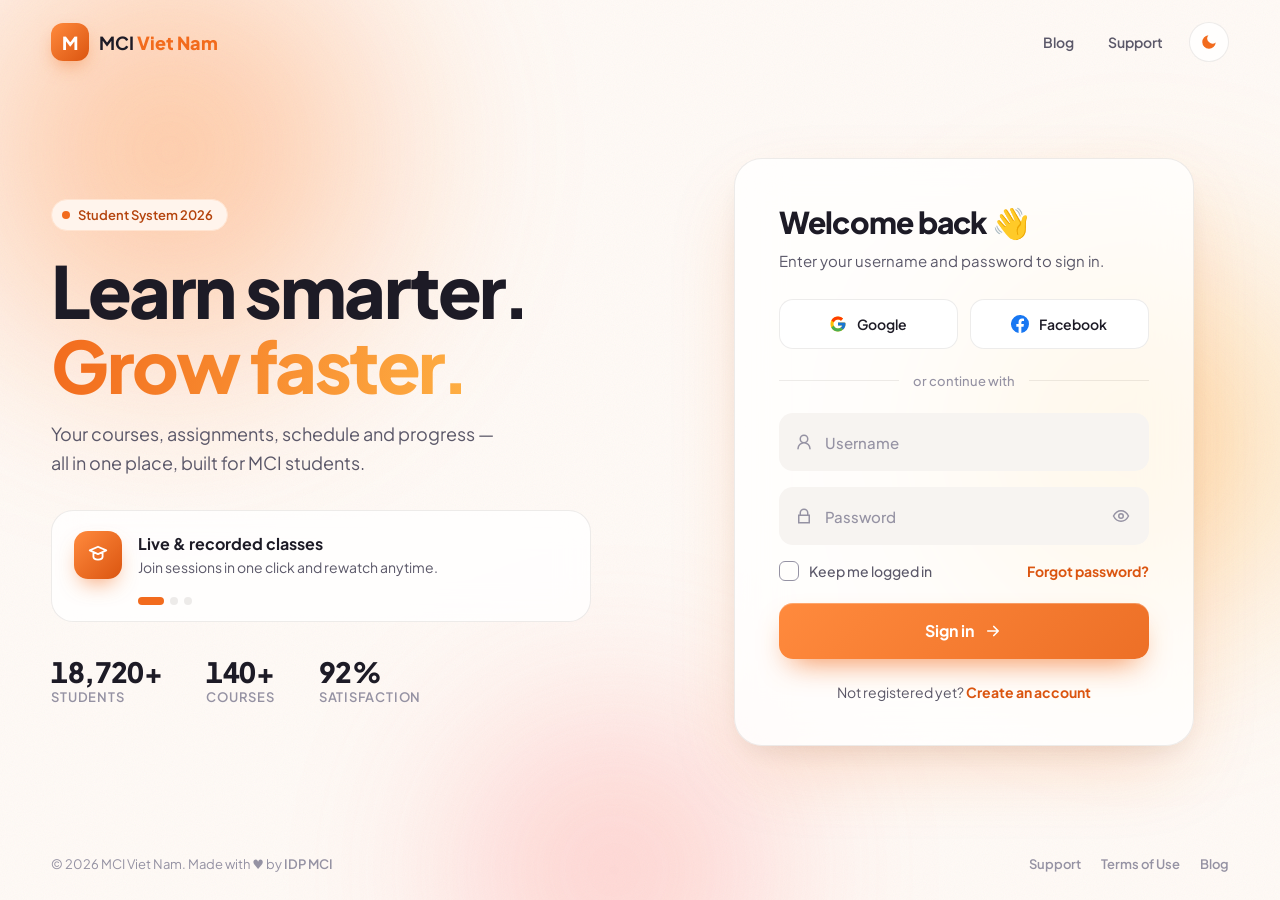
==== login.html @ e8af55c8 "Redesign mcivietnam.com homepage with modern orange theme New homepage (index.html, home.css, home.j" ====
<!doctype html>
<html lang="en" data-theme="light">
<head>
  <meta charset="utf-8" />
  <meta name="viewport" content="width=device-width, initial-scale=1" />
  <title>MCI Viet Nam Student System</title>
  <meta name="description" content="MCI Viet Nam Student System – sign in to your learning space." />
  <meta name="theme-color" content="#f26b1d" />
  <link rel="preconnect" href="https://fonts.googleapis.com" />
  <link rel="preconnect" href="https://fonts.gstatic.com" crossorigin />
  <link href="https://fonts.googleapis.com/css2?family=Plus+Jakarta+Sans:wght@400;500;600;700;800&display=swap" rel="stylesheet" />
  <link rel="stylesheet" href="styles.css" />
</head>
<body>
  <!-- Animated background -->
  <div class="bg" aria-hidden="true">
    <span class="blob blob-1"></span>
    <span class="blob blob-2"></span>
    <span class="blob blob-3"></span>
    <div class="grain"></div>
  </div>

  <header class="topbar reveal" style="--d:0">
    <a class="brand" href="index.html" aria-label="MCI Viet Nam home">
      <span class="brand-mark">M</span>
      <span class="brand-text">MCI <b>Viet Nam</b></span>
    </a>
    <nav class="topnav">
      <a href="https://mcivietnam.com/blog/">Blog</a>
      <a href="mailto:cskh@mcivietnam.com">Support</a>
      <button class="theme-toggle" id="themeToggle" type="button" aria-label="Toggle dark mode">
        <svg class="i-moon" viewBox="0 0 24 24" width="18" height="18"><path fill="currentColor" d="M21 12.8A9 9 0 1 1 11.2 3a7 7 0 0 0 9.8 9.8Z"/></svg>
        <svg class="i-sun" viewBox="0 0 24 24" width="18" height="18"><g fill="none" stroke="currentColor" stroke-width="2" stroke-linecap="round"><circle cx="12" cy="12" r="4"/><path d="M12 2v2M12 20v2M4.9 4.9l1.4 1.4M17.7 17.7l1.4 1.4M2 12h2M20 12h2M4.9 19.1l1.4-1.4M17.7 6.3l1.4-1.4"/></g></svg>
      </button>
    </nav>
  </header>

  <main class="layout">
    <!-- Left: showcase -->
    <section class="showcase" aria-label="About MCI Student System">
      <div class="showcase-inner">
        <span class="pill reveal" style="--d:1"><span class="dot"></span> Student System 2026</span>
        <h1 class="headline reveal" style="--d:2">
          Learn smarter.<br />
          <span class="grad-text">Grow faster.</span>
        </h1>
        <p class="lede reveal" style="--d:3">
          Your courses, assignments, schedule and progress — all in one place, built for MCI students.
        </p>

        <div class="feature-slider reveal" style="--d:4" id="slider" aria-live="polite">
          <article class="slide is-active">
            <div class="slide-icon">
              <svg viewBox="0 0 24 24" width="22" height="22"><path fill="none" stroke="currentColor" stroke-width="2" stroke-linecap="round" stroke-linejoin="round" d="M3 7l9-4 9 4-9 4-9-4Zm4 2v5c0 1.7 2.2 3 5 3s5-1.3 5-3V9"/></svg>
            </div>
            <div>
              <h3>Live & recorded classes</h3>
              <p>Join sessions in one click and rewatch anytime.</p>
            </div>
          </article>
          <article class="slide">
            <div class="slide-icon">
              <svg viewBox="0 0 24 24" width="22" height="22"><path fill="none" stroke="currentColor" stroke-width="2" stroke-linecap="round" stroke-linejoin="round" d="M4 19V9m6 10V5m6 14v-7m4 7H2"/></svg>
            </div>
            <div>
              <h3>Track your progress</h3>
              <p>Scores, attendance and goals updated in real time.</p>
            </div>
          </article>
          <article class="slide">
            <div class="slide-icon">
              <svg viewBox="0 0 24 24" width="22" height="22"><path fill="none" stroke="currentColor" stroke-width="2" stroke-linecap="round" stroke-linejoin="round" d="M8 2v4m8-4v4M3 10h18M5 4h14a2 2 0 0 1 2 2v14a2 2 0 0 1-2 2H5a2 2 0 0 1-2-2V6a2 2 0 0 1 2-2Z"/></svg>
            </div>
            <div>
              <h3>Never miss a deadline</h3>
              <p>Smart reminders for classes, homework and exams.</p>
            </div>
          </article>
          <div class="slider-dots" role="tablist" aria-label="Features">
            <button class="is-active" aria-label="Feature 1"></button>
            <button aria-label="Feature 2"></button>
            <button aria-label="Feature 3"></button>
          </div>
        </div>

        <div class="stats reveal" style="--d:5">
          <div><strong data-count="20000" data-suffix="+">0</strong><span>Students</span></div>
          <div><strong data-count="150" data-suffix="+">0</strong><span>Courses</span></div>
          <div><strong data-count="98" data-suffix="%">0</strong><span>Satisfaction</span></div>
        </div>
      </div>
    </section>

    <!-- Right: auth card -->
    <section class="auth" aria-label="Account">
      <div class="card reveal" style="--d:2" id="card">
        <div class="card-glow" aria-hidden="true"></div>

        <!-- Sign in view -->
        <div class="view is-active" data-view="signin">
          <h2>Welcome back <span class="wave">👋</span></h2>
          <p class="sub">Enter your username and password to sign in.</p>

          <div class="socials">
            <button class="btn-social" type="button">
              <svg viewBox="0 0 48 48" width="18" height="18"><path fill="#FFC107" d="M43.6 20.5H42V20H24v8h11.3C33.7 32.7 29.2 36 24 36c-6.6 0-12-5.4-12-12s5.4-12 12-12c3.1 0 5.8 1.2 7.9 3.1l5.7-5.7C34 6.1 29.3 4 24 4 12.9 4 4 12.9 4 24s8.9 20 20 20 20-8.9 20-20c0-1.3-.1-2.4-.4-3.5Z"/><path fill="#FF3D00" d="m6.3 14.7 6.6 4.8C14.7 15.1 19 12 24 12c3.1 0 5.8 1.2 7.9 3.1l5.7-5.7C34 6.1 29.3 4 24 4 16.3 4 9.7 8.3 6.3 14.7Z"/><path fill="#4CAF50" d="M24 44c5.2 0 9.9-2 13.4-5.2l-6.2-5.2C29.2 35.1 26.7 36 24 36c-5.2 0-9.6-3.3-11.3-8l-6.5 5C9.5 39.6 16.2 44 24 44Z"/><path fill="#1976D2" d="M43.6 20.5H42V20H24v8h11.3c-.8 2.2-2.2 4.2-4.1 5.6l6.2 5.2C37 39.2 44 34 44 24c0-1.3-.1-2.4-.4-3.5Z"/></svg>
              Google
            </button>
            <button class="btn-social" type="button">
              <svg viewBox="0 0 24 24" width="18" height="18"><path fill="#1877F2" d="M24 12a12 12 0 1 0-13.9 11.9v-8.4H7.1V12h3V9.4c0-3 1.8-4.7 4.5-4.7 1.3 0 2.7.2 2.7.2v3h-1.5c-1.5 0-2 .9-2 1.9V12h3.4l-.5 3.5h-2.9v8.4A12 12 0 0 0 24 12Z"/></svg>
              Facebook
            </button>
          </div>

          <div class="divider"><span>or continue with</span></div>

          <form class="form" novalidate data-form="signin">
            <div class="field">
              <input id="si-user" name="username" type="text" placeholder=" " autocomplete="username" required />
              <label for="si-user">Username</label>
              <svg class="f-icon" viewBox="0 0 24 24" width="18" height="18"><path fill="none" stroke="currentColor" stroke-width="2" stroke-linecap="round" d="M20 21a8 8 0 0 0-16 0M12 13a5 5 0 1 0 0-10 5 5 0 0 0 0 10Z"/></svg>
              <small class="err">Please enter your username.</small>
            </div>
            <div class="field">
              <input id="si-pass" name="password" type="password" placeholder=" " autocomplete="current-password" required />
              <label for="si-pass">Password</label>
              <svg class="f-icon" viewBox="0 0 24 24" width="18" height="18"><path fill="none" stroke="currentColor" stroke-width="2" stroke-linecap="round" d="M7 11V8a5 5 0 0 1 10 0v3M5 11h14v10H5z"/></svg>
              <button class="eye" type="button" aria-label="Show password" data-toggle-pass>
                <svg viewBox="0 0 24 24" width="18" height="18"><path fill="none" stroke="currentColor" stroke-width="2" d="M2 12s3.6-7 10-7 10 7 10 7-3.6 7-10 7S2 12 2 12Z"/><circle cx="12" cy="12" r="3" fill="none" stroke="currentColor" stroke-width="2"/></svg>
              </button>
              <small class="err">Please enter your password.</small>
            </div>

            <div class="row">
              <label class="check"><input type="checkbox" /><span class="box"></span> Keep me logged in</label>
              <a href="#forgot" class="link" data-go="forgot">Forgot password?</a>
            </div>

            <button class="btn-primary" type="submit">
              <span class="btn-label">Sign in</span>
              <svg class="arrow" viewBox="0 0 24 24" width="18" height="18"><path fill="none" stroke="currentColor" stroke-width="2.2" stroke-linecap="round" stroke-linejoin="round" d="M5 12h14m-6-6 6 6-6 6"/></svg>
              <span class="spinner" aria-hidden="true"></span>
            </button>
          </form>

          <p class="switch">Not registered yet? <a href="#register" class="link" data-go="register">Create an account</a></p>
        </div>

        <!-- Register view -->
        <div class="view" data-view="register">
          <button class="back" type="button" data-go="signin" aria-label="Back to sign in">
            <svg viewBox="0 0 24 24" width="18" height="18"><path fill="none" stroke="currentColor" stroke-width="2.2" stroke-linecap="round" stroke-linejoin="round" d="M19 12H5m6-6-6 6 6 6"/></svg>
          </button>
          <h2>Create your account</h2>
          <p class="sub">Start your learning journey with MCI in under a minute.</p>
          <form class="form" novalidate data-form="register">
            <div class="field">
              <input id="re-name" type="text" placeholder=" " autocomplete="name" required />
              <label for="re-name">Full name</label>
              <svg class="f-icon" viewBox="0 0 24 24" width="18" height="18"><path fill="none" stroke="currentColor" stroke-width="2" stroke-linecap="round" d="M20 21a8 8 0 0 0-16 0M12 13a5 5 0 1 0 0-10 5 5 0 0 0 0 10Z"/></svg>
              <small class="err">Please enter your name.</small>
            </div>
            <div class="field">
              <input id="re-email" type="email" placeholder=" " autocomplete="email" required />
              <label for="re-email">Email</label>
              <svg class="f-icon" viewBox="0 0 24 24" width="18" height="18"><path fill="none" stroke="currentColor" stroke-width="2" stroke-linecap="round" stroke-linejoin="round" d="M3 6h18v12H3zM3 7l9 6 9-6"/></svg>
              <small class="err">Please enter a valid email.</small>
            </div>
            <div class="field">
              <input id="re-pass" type="password" placeholder=" " autocomplete="new-password" minlength="8" required />
              <label for="re-pass">Password (min. 8 characters)</label>
              <svg class="f-icon" viewBox="0 0 24 24" width="18" height="18"><path fill="none" stroke="currentColor" stroke-width="2" stroke-linecap="round" d="M7 11V8a5 5 0 0 1 10 0v3M5 11h14v10H5z"/></svg>
              <button class="eye" type="button" aria-label="Show password" data-toggle-pass>
                <svg viewBox="0 0 24 24" width="18" height="18"><path fill="none" stroke="currentColor" stroke-width="2" d="M2 12s3.6-7 10-7 10 7 10 7-3.6 7-10 7S2 12 2 12Z"/><circle cx="12" cy="12" r="3" fill="none" stroke="currentColor" stroke-width="2"/></svg>
              </button>
              <div class="strength" aria-hidden="true"><i></i><i></i><i></i><i></i></div>
              <small class="err">Password must be at least 8 characters.</small>
            </div>
            <button class="btn-primary" type="submit">
              <span class="btn-label">Create account</span>
              <svg class="arrow" viewBox="0 0 24 24" width="18" height="18"><path fill="none" stroke="currentColor" stroke-width="2.2" stroke-linecap="round" stroke-linejoin="round" d="M5 12h14m-6-6 6 6-6 6"/></svg>
              <span class="spinner" aria-hidden="true"></span>
            </button>
          </form>
          <p class="switch">Already have an account? <a href="#signin" class="link" data-go="signin">Sign in</a></p>
        </div>

        <!-- Forgot view -->
        <div class="view" data-view="forgot">
          <button class="back" type="button" data-go="signin" aria-label="Back to sign in">
            <svg viewBox="0 0 24 24" width="18" height="18"><path fill="none" stroke="currentColor" stroke-width="2.2" stroke-linecap="round" stroke-linejoin="round" d="M19 12H5m6-6-6 6 6 6"/></svg>
          </button>
          <div class="hero-icon">
            <svg viewBox="0 0 24 24" width="28" height="28"><path fill="none" stroke="currentColor" stroke-width="2" stroke-linecap="round" d="M7 11V8a5 5 0 0 1 10 0v3M5 11h14v10H5zM12 15v2"/></svg>
          </div>
          <h2>Forgot password?</h2>
          <p class="sub">No worries — enter your email and we'll send you a reset link.</p>
          <form class="form" novalidate data-form="forgot">
            <div class="field">
              <input id="fo-email" type="email" placeholder=" " autocomplete="email" required />
              <label for="fo-email">Email</label>
              <svg class="f-icon" viewBox="0 0 24 24" width="18" height="18"><path fill="none" stroke="currentColor" stroke-width="2" stroke-linecap="round" stroke-linejoin="round" d="M3 6h18v12H3zM3 7l9 6 9-6"/></svg>
              <small class="err">Please enter a valid email.</small>
            </div>
            <button class="btn-primary" type="submit">
              <span class="btn-label">Send reset link</span>
              <svg class="arrow" viewBox="0 0 24 24" width="18" height="18"><path fill="none" stroke="currentColor" stroke-width="2.2" stroke-linecap="round" stroke-linejoin="round" d="M5 12h14m-6-6 6 6-6 6"/></svg>
              <span class="spinner" aria-hidden="true"></span>
            </button>
          </form>
          <p class="switch">Remembered it? <a href="#signin" class="link" data-go="signin">Back to sign in</a></p>
        </div>
      </div>
    </section>
  </main>

  <footer class="footer reveal" style="--d:6">
    <span>© 2026 MCI Viet Nam. Made with ♥ by <a href="https://www.mcivietnam.com/">IDP MCI</a></span>
    <nav>
      <a href="mailto:cskh@mcivietnam.com">Support</a>
      <a href="https://www.mcivietnam.com/">Terms of Use</a>
      <a href="https://mcivietnam.com/blog/">Blog</a>
    </nav>
  </footer>

  <div class="toast" id="toast" role="status" aria-live="polite"></div>

  <script src="app.js"></script>
</body>
</html>
---- styles.css ----
/* ============ Tokens ============ */
:root {
  --orange-50: #fff4ec;
  --orange-100: #ffe4d1;
  --orange-300: #ffb27a;
  --orange-400: #ff8a3d;
  --orange-500: #f26b1d;
  --orange-600: #db5510;
  --orange-700: #b4430c;
  --amber: #ffb547;
  --rose: #ff6b6b;

  --bg: #fffaf6;
  --surface: rgba(255, 255, 255, 0.78);
  --surface-solid: #ffffff;
  --border: rgba(30, 20, 10, 0.08);
  --text: #1d1b26;
  --text-2: #5b5869;
  --text-3: #9592a3;
  --field: #f7f4f1;
  --field-focus: #ffffff;
  --shadow-lg: 0 30px 80px -20px rgba(242, 107, 29, 0.25), 0 12px 32px -12px rgba(29, 27, 38, 0.12);
  --blob-op: 0.55;
  --radius: 28px;
  --ease: cubic-bezier(0.22, 1, 0.36, 1);
  --ease-spring: cubic-bezier(0.34, 1.56, 0.64, 1);
  color-scheme: light;
}

:root[data-theme="dark"] {
  --bg: #120f0d;
  --surface: rgba(30, 25, 22, 0.72);
  --surface-solid: #1c1815;
  --border: rgba(255, 255, 255, 0.08);
  --text: #f6f1ec;
  --text-2: #b7aea6;
  --text-3: #7d746c;
  --field: rgba(255, 255, 255, 0.05);
  --field-focus: rgba(255, 255, 255, 0.08);
  --shadow-lg: 0 30px 80px -20px rgba(0, 0, 0, 0.6), 0 0 0 1px rgba(255, 255, 255, 0.04);
  --blob-op: 0.35;
  color-scheme: dark;
}

/* ============ Base ============ */
*,
*::before,
*::after { box-sizing: border-box; }

html, body { height: 100%; }

body {
  margin: 0;
  font-family: "Plus Jakarta Sans", system-ui, -apple-system, "Segoe UI", sans-serif;
  background: var(--bg);
  color: var(--text);
  -webkit-font-smoothing: antialiased;
  overflow-x: hidden;
  display: flex;
  flex-direction: column;
  min-height: 100vh;
  transition: background-color 0.5s var(--ease), color 0.5s var(--ease);
}

a { color: inherit; text-decoration: none; }
button { font: inherit; color: inherit; cursor: pointer; border: 0; background: none; }

/* ============ Background ============ */
.bg { position: fixed; inset: 0; z-index: -1; overflow: hidden; pointer-events: none; }
.blob {
  position: absolute;
  border-radius: 50%;
  filter: blur(80px);
  opacity: var(--blob-op);
  will-change: transform;
  transition: opacity 0.6s var(--ease);
}
.blob-1 { width: 620px; height: 620px; left: -140px; top: -160px; background: radial-gradient(circle, var(--orange-400), transparent 70%); animation: float1 18s ease-in-out infinite; }
.blob-2 { width: 520px; height: 520px; right: -120px; top: 20%; background: radial-gradient(circle, var(--amber), transparent 70%); animation: float2 22s ease-in-out infinite; }
.blob-3 { width: 460px; height: 460px; left: 30%; bottom: -200px; background: radial-gradient(circle, var(--rose), transparent 70%); animation: float3 26s ease-in-out infinite; opacity: calc(var(--blob-op) * 0.7); }

@keyframes float1 { 0%,100% { transform: translate(0,0) scale(1); } 50% { transform: translate(120px, 80px) scale(1.12); } }
@keyframes float2 { 0%,100% { transform: translate(0,0) scale(1); } 50% { transform: translate(-100px, 120px) scale(0.92); } }
@keyframes float3 { 0%,100% { transform: translate(0,0) scale(1); } 50% { transform: translate(80px, -100px) scale(1.1); } }

.grain {
  position: absolute; inset: 0; opacity: 0.05;
  background-image: url("data:image/svg+xml;utf8,<svg xmlns='http://www.w3.org/2000/svg' width='160' height='160'><filter id='n'><feTurbulence type='fractalNoise' baseFrequency='0.9' numOctaves='2'/></filter><rect width='100%' height='100%' filter='url(%23n)'/></svg>");
}

/* ============ Reveal on load ============ */
.reveal {
  opacity: 0;
  transform: translateY(24px);
  filter: blur(6px);
  transition: opacity 0.9s var(--ease), transform 0.9s var(--ease), filter 0.9s var(--ease);
  transition-delay: calc(var(--d, 0) * 90ms + 100ms);
}
.is-loaded .reveal { opacity: 1; transform: none; filter: none; }

/* ============ Top bar ============ */
.topbar {
  display: flex; align-items: center; justify-content: space-between;
  padding: 22px clamp(16px, 4vw, 56px);
}
.brand { display: inline-flex; align-items: center; gap: 10px; font-weight: 700; font-size: 18px; }
.brand-mark {
  width: 38px; height: 38px; border-radius: 12px;
  display: grid; place-items: center; color: #fff; font-weight: 800;
  background: linear-gradient(135deg, var(--orange-400), var(--orange-600));
  box-shadow: 0 8px 20px -6px rgba(242, 107, 29, 0.6);
  transition: transform 0.5s var(--ease-spring);
}
.brand:hover .brand-mark { transform: rotate(-8deg) scale(1.06); }
.brand-text b { color: var(--orange-500); font-weight: 800; }

.topnav { display: flex; align-items: center; gap: 6px; }
.topnav a {
  padding: 8px 14px; border-radius: 999px; font-size: 14px; font-weight: 600; color: var(--text-2);
  transition: background 0.3s, color 0.3s;
}
.topnav a:hover { background: var(--orange-50); color: var(--orange-600); }
:root[data-theme="dark"] .topnav a:hover { background: rgba(242, 107, 29, 0.12); color: var(--orange-300); }

.theme-toggle {
  position: relative; width: 40px; height: 40px; border-radius: 50%;
  display: grid; place-items: center; margin-left: 6px;
  background: var(--surface); border: 1px solid var(--border);
  backdrop-filter: blur(12px);
  transition: transform 0.4s var(--ease-spring), background 0.3s;
}
.theme-toggle:hover { transform: rotate(18deg) scale(1.08); }
.theme-toggle svg { position: absolute; transition: transform 0.5s var(--ease), opacity 0.4s; }
.i-sun { opacity: 0; transform: rotate(-90deg) scale(0.4); color: var(--amber); }
.i-moon { color: var(--orange-500); }
:root[data-theme="dark"] .i-sun { opacity: 1; transform: none; }
:root[data-theme="dark"] .i-moon { opacity: 0; transform: rotate(90deg) scale(0.4); }

/* ============ Layout ============ */
.layout {
  flex: 1;
  display: grid;
  grid-template-columns: 1.1fr 1fr;
  gap: clamp(24px, 5vw, 80px);
  align-items: center;
  width: 100%;
  max-width: 1280px;
  margin: 0 auto;
  padding: 16px clamp(16px, 4vw, 56px) 32px;
}

/* ============ Showcase ============ */
.showcase-inner { max-width: 540px; }
.pill {
  display: inline-flex; align-items: center; gap: 8px;
  padding: 7px 14px 7px 10px; border-radius: 999px;
  font-size: 13px; font-weight: 600; color: var(--orange-700);
  background: var(--orange-50); border: 1px solid var(--orange-100);
}
:root[data-theme="dark"] .pill { background: rgba(242,107,29,.12); border-color: rgba(242,107,29,.25); color: var(--orange-300); }
.pill .dot { width: 8px; height: 8px; border-radius: 50%; background: var(--orange-500); box-shadow: 0 0 0 0 rgba(242,107,29,.6); animation: pulse 2s infinite; }
@keyframes pulse { 70% { box-shadow: 0 0 0 10px rgba(242,107,29,0); } 100% { box-shadow: 0 0 0 0 rgba(242,107,29,0); } }

.headline {
  font-size: clamp(40px, 5.6vw, 72px);
  line-height: 1.04;
  letter-spacing: -0.035em;
  font-weight: 800;
  margin: 22px 0 18px;
}
.grad-text {
  background: linear-gradient(100deg, var(--orange-500), var(--amber) 45%, var(--rose) 80%, var(--orange-500));
  background-size: 250% 100%;
  -webkit-background-clip: text; background-clip: text; color: transparent;
  animation: shine 8s linear infinite;
}
@keyframes shine { to { background-position: -250% 0; } }

.lede { font-size: 18px; line-height: 1.6; color: var(--text-2); margin: 0 0 32px; max-width: 460px; }

/* Feature slider */
.feature-slider {
  position: relative; height: 112px; margin-bottom: 32px;
  border-radius: 22px; padding: 20px 22px;
  background: var(--surface); border: 1px solid var(--border);
  backdrop-filter: blur(16px); -webkit-backdrop-filter: blur(16px);
  overflow: hidden;
}
.slide {
  position: absolute; inset: 20px 22px auto;
  display: flex; gap: 16px; align-items: center;
  opacity: 0; transform: translateX(40px);
  transition: opacity 0.6s var(--ease), transform 0.7s var(--ease);
  pointer-events: none;
}
.slide.is-leaving { opacity: 0; transform: translateX(-40px); }
.slide.is-active { opacity: 1; transform: none; pointer-events: auto; }
.slide-icon {
  flex: none; width: 48px; height: 48px; border-radius: 14px;
  display: grid; place-items: center; color: #fff;
  background: linear-gradient(135deg, var(--orange-400), var(--orange-600));
  box-shadow: 0 10px 22px -8px rgba(242,107,29,.7);
}
.slide h3 { margin: 0 0 4px; font-size: 16px; font-weight: 700; }
.slide p { margin: 0; font-size: 14px; color: var(--text-2); }
.slider-dots { position: absolute; left: 86px; bottom: 16px; display: flex; gap: 6px; }
.slider-dots button {
  width: 8px; height: 8px; border-radius: 99px; padding: 0;
  background: var(--border); transition: width 0.5s var(--ease), background 0.3s;
}
:root[data-theme="dark"] .slider-dots button { background: rgba(255,255,255,.15); }
.slider-dots button.is-active { width: 26px; background: var(--orange-500); }

/* Stats */
.stats { display: flex; gap: clamp(20px, 4vw, 44px); }
.stats div { display: flex; flex-direction: column; }
.stats strong { font-size: 28px; font-weight: 800; letter-spacing: -0.02em; font-variant-numeric: tabular-nums; }
.stats span { font-size: 13px; color: var(--text-3); font-weight: 600; text-transform: uppercase; letter-spacing: 0.06em; }

/* ============ Auth card ============ */
.auth { display: flex; justify-content: center; perspective: 1400px; }
.card {
  position: relative;
  width: 100%; max-width: 460px;
  padding: clamp(28px, 4vw, 44px);
  border-radius: var(--radius);
  background: var(--surface);
  border: 1px solid var(--border);
  box-shadow: var(--shadow-lg);
  backdrop-filter: blur(24px) saturate(140%);
  -webkit-backdrop-filter: blur(24px) saturate(140%);
  overflow: hidden;
  transition: height 0.55s var(--ease), background 0.5s var(--ease), opacity 0.9s var(--ease), transform 0.9s var(--ease), filter 0.9s var(--ease);
}
.card-glow {
  position: absolute; inset: -1px; border-radius: inherit; pointer-events: none;
  background: radial-gradient(400px circle at var(--mx, 50%) var(--my, 0%), rgba(242,107,29,.16), transparent 60%);
  opacity: 0; transition: opacity 0.4s;
}
.card:hover .card-glow { opacity: 1; }

/* Views & transitions */
.view {
  position: absolute; top: clamp(28px, 4vw, 44px); left: clamp(28px, 4vw, 44px); right: clamp(28px, 4vw, 44px);
  opacity: 0; visibility: hidden;
  transform: translateX(60px) scale(0.98);
  filter: blur(4px);
  transition: opacity 0.5s var(--ease), transform 0.6s var(--ease), filter 0.5s var(--ease), visibility 0s 0.6s;
}
.view.from-left { transform: translateX(-60px) scale(0.98); }
.view.is-active {
  position: relative; top: auto; left: auto; right: auto;
  opacity: 1; visibility: visible; transform: none; filter: none;
  transition: opacity 0.5s var(--ease) 0.12s, transform 0.65s var(--ease) 0.08s, filter 0.5s var(--ease) 0.12s, visibility 0s;
}
.view.is-leaving-left { transform: translateX(-60px) scale(0.98); }
.view.is-leaving-right { transform: translateX(60px) scale(0.98); }

/* Stagger children of active view */
.view > * { transition: opacity 0.5s var(--ease), transform 0.6s var(--ease); }
.view:not(.is-active) > * { opacity: 0; transform: translateY(10px); }
.view.is-active > *:nth-child(1) { transition-delay: 0.10s; }
.view.is-active > *:nth-child(2) { transition-delay: 0.16s; }
.view.is-active > *:nth-child(3) { transition-delay: 0.22s; }
.view.is-active > *:nth-child(4) { transition-delay: 0.28s; }
.view.is-active > *:nth-child(5) { transition-delay: 0.34s; }
.view.is-active > *:nth-child(6) { transition-delay: 0.40s; }

.card h2 { font-size: 30px; letter-spacing: -0.025em; font-weight: 800; margin: 0 0 8px; }
.sub { margin: 0 0 26px; color: var(--text-2); font-size: 15px; line-height: 1.55; }
.wave { display: inline-block; transform-origin: 70% 70%; animation: wave 2.4s ease-in-out 1.2s 2; }
@keyframes wave { 0%,60%,100% { transform: rotate(0); } 10%,30% { transform: rotate(14deg); } 20% { transform: rotate(-8deg); } 40% { transform: rotate(-4deg); } 50% { transform: rotate(10deg); } }

.back {
  width: 38px; height: 38px; border-radius: 12px; margin-bottom: 18px;
  display: grid; place-items: center; background: var(--field); color: var(--text-2);
  transition: background 0.3s, color 0.3s, transform 0.4s var(--ease-spring);
}
.back:hover { background: var(--orange-50); color: var(--orange-600); transform: translateX(-3px); }
:root[data-theme="dark"] .back:hover { background: rgba(242,107,29,.14); color: var(--orange-300); }

.hero-icon {
  width: 60px; height: 60px; border-radius: 18px; margin-bottom: 18px;
  display: grid; place-items: center; color: var(--orange-500);
  background: var(--orange-50); border: 1px solid var(--orange-100);
}
:root[data-theme="dark"] .hero-icon { background: rgba(242,107,29,.12); border-color: rgba(242,107,29,.25); }

/* Social buttons */
.socials { display: grid; grid-template-columns: 1fr 1fr; gap: 12px; }
.btn-social {
  display: flex; align-items: center; justify-content: center; gap: 10px;
  height: 50px; border-radius: 14px; font-weight: 600; font-size: 14px;
  background: var(--surface-solid); border: 1px solid var(--border);
  transition: transform 0.35s var(--ease-spring), box-shadow 0.35s var(--ease), border-color 0.3s;
}
.btn-social:hover { transform: translateY(-2px); border-color: var(--orange-300); box-shadow: 0 10px 24px -12px rgba(242,107,29,.5); }

.divider { display: flex; align-items: center; gap: 14px; margin: 24px 0; color: var(--text-3); font-size: 13px; font-weight: 500; }
.divider::before, .divider::after { content: ""; flex: 1; height: 1px; background: var(--border); }

/* Fields with floating labels */
.form { display: flex; flex-direction: column; gap: 16px; }
.field { position: relative; }
.field input {
  width: 100%; height: 58px;
  padding: 22px 46px 8px 46px;
  border-radius: 14px;
  border: 1.5px solid transparent;
  background: var(--field);
  color: var(--text);
  font: inherit; font-size: 15px; font-weight: 500;
  outline: none;
  transition: border-color 0.3s, background 0.3s, box-shadow 0.3s var(--ease);
}
.field input:hover { border-color: var(--border); }
.field input:focus {
  border-color: var(--orange-500);
  background: var(--field-focus);
  box-shadow: 0 0 0 5px rgba(242, 107, 29, 0.14);
}
.field label {
  position: absolute; left: 46px; top: 29px; transform: translateY(-50%);
  font-size: 15px; color: var(--text-3); font-weight: 500; pointer-events: none;
  transition: all 0.28s var(--ease);
}
.field input:focus + label,
.field input:not(:placeholder-shown) + label {
  top: 17px; font-size: 11.5px; font-weight: 700; letter-spacing: 0.02em; color: var(--orange-600);
}
:root[data-theme="dark"] .field input:focus + label,
:root[data-theme="dark"] .field input:not(:placeholder-shown) + label { color: var(--orange-300); }
.f-icon { position: absolute; left: 16px; top: 20px; color: var(--text-3); transition: color 0.3s, transform 0.4s var(--ease-spring); }
.field input:focus ~ .f-icon { color: var(--orange-500); transform: scale(1.1); }
.eye {
  position: absolute; right: 8px; top: 9px; width: 40px; height: 40px; border-radius: 10px;
  display: grid; place-items: center; color: var(--text-3);
  transition: color 0.3s, background 0.3s;
}
.eye:hover { color: var(--orange-500); background: rgba(242,107,29,.08); }
.eye.is-on { color: var(--orange-500); }

.err {
  display: block; overflow: hidden; max-height: 0; opacity: 0;
  font-size: 12.5px; color: #e5484d; font-weight: 500; padding-left: 4px;
  transition: max-height 0.35s var(--ease), opacity 0.3s, margin 0.35s var(--ease);
}
.field.invalid input { border-color: #e5484d; box-shadow: 0 0 0 5px rgba(229,72,77,.12); }
.field.invalid label { color: #e5484d !important; }
.field.invalid .err { max-height: 30px; opacity: 1; margin-top: 6px; }
.field.shake { animation: shake 0.45s var(--ease); }
@keyframes shake { 20% { transform: translateX(-8px); } 40% { transform: translateX(7px); } 60% { transform: translateX(-4px); } 80% { transform: translateX(2px); } }

.strength { display: grid; grid-template-columns: repeat(4, 1fr); gap: 6px; margin-top: 8px; }
.strength i { height: 4px; border-radius: 4px; background: var(--border); transition: background 0.4s var(--ease); }
:root[data-theme="dark"] .strength i { background: rgba(255,255,255,.1); }
.strength[data-level="1"] i:nth-child(-n+1) { background: #e5484d; }
.strength[data-level="2"] i:nth-child(-n+2) { background: var(--amber); }
.strength[data-level="3"] i:nth-child(-n+3) { background: var(--orange-400); }
.strength[data-level="4"] i { background: #30a46c; }

.row { display: flex; align-items: center; justify-content: space-between; gap: 12px; font-size: 14px; flex-wrap: wrap; }
.check { display: inline-flex; align-items: center; gap: 10px; cursor: pointer; color: var(--text-2); font-weight: 500; user-select: none; }
.check input { position: absolute; opacity: 0; }
.check .box {
  width: 20px; height: 20px; border-radius: 6px; border: 1.5px solid var(--text-3);
  display: grid; place-items: center; transition: all 0.3s var(--ease-spring);
}
.check .box::after {
  content: ""; width: 10px; height: 6px; border: 2px solid #fff; border-top: 0; border-right: 0;
  transform: rotate(-45deg) scale(0); margin-top: -2px; transition: transform 0.3s var(--ease-spring);
}
.check input:checked + .box { background: var(--orange-500); border-color: var(--orange-500); transform: scale(1.05); }
.check input:checked + .box::after { transform: rotate(-45deg) scale(1); }
.check input:focus-visible + .box { box-shadow: 0 0 0 4px rgba(242,107,29,.25); }

.link { color: var(--orange-600); font-weight: 700; position: relative; }
:root[data-theme="dark"] .link { color: var(--orange-300); }
.link::after {
  content: ""; position: absolute; left: 0; right: 0; bottom: -2px; height: 2px; border-radius: 2px;
  background: currentColor; transform: scaleX(0); transform-origin: right; transition: transform 0.4s var(--ease);
}
.link:hover::after { transform: scaleX(1); transform-origin: left; }

/* Primary button */
.btn-primary {
  position: relative; overflow: hidden;
  height: 56px; margin-top: 6px; border-radius: 14px;
  display: flex; align-items: center; justify-content: center; gap: 10px;
  color: #fff; font-weight: 700; font-size: 16px;
  background: linear-gradient(135deg, var(--orange-400), var(--orange-600));
  background-size: 200% 200%;
  box-shadow: 0 14px 30px -12px rgba(242,107,29,.8), inset 0 1px 0 rgba(255,255,255,.25);
  transition: transform 0.35s var(--ease-spring), box-shadow 0.35s var(--ease), background-position 0.6s var(--ease);
}
.btn-primary:hover { transform: translateY(-2px); background-position: 100% 100%; box-shadow: 0 20px 36px -12px rgba(242,107,29,.9), inset 0 1px 0 rgba(255,255,255,.25); }
.btn-primary:active { transform: translateY(0) scale(0.98); }
.btn-primary:focus-visible { outline: 3px solid var(--orange-300); outline-offset: 3px; }
.btn-primary::before {
  content: ""; position: absolute; top: 0; left: -120%; width: 60%; height: 100%;
  background: linear-gradient(100deg, transparent, rgba(255,255,255,.35), transparent);
  transform: skewX(-20deg); transition: left 0.8s var(--ease);
}
.btn-primary:hover::before { left: 140%; }
.btn-primary .arrow { transition: transform 0.4s var(--ease-spring); }
.btn-primary:hover .arrow { transform: translateX(4px); }
.spinner {
  position: absolute; width: 22px; height: 22px; border-radius: 50%;
  border: 2.5px solid rgba(255,255,255,.35); border-top-color: #fff;
  opacity: 0; animation: spin 0.8s linear infinite;
}
@keyframes spin { to { transform: rotate(360deg); } }
.btn-primary.is-loading .btn-label,
.btn-primary.is-loading .arrow { opacity: 0; }
.btn-primary.is-loading .spinner { opacity: 1; }
.btn-primary.is-loading { pointer-events: none; }

.ripple {
  position: absolute; border-radius: 50%; background: rgba(255,255,255,.45);
  transform: scale(0); animation: ripple 0.7s var(--ease) forwards; pointer-events: none;
}
@keyframes ripple { to { transform: scale(4); opacity: 0; } }

.switch { text-align: center; margin: 24px 0 0; font-size: 14px; color: var(--text-2); }

/* ============ Footer ============ */
.footer {
  display: flex; justify-content: space-between; align-items: center; gap: 12px; flex-wrap: wrap;
  padding: 20px clamp(16px, 4vw, 56px) 28px; font-size: 13px; color: var(--text-3);
}
.footer a { font-weight: 600; transition: color 0.3s; }
.footer a:hover { color: var(--orange-500); }
.footer nav { display: flex; gap: 20px; }

/* ============ Toast ============ */
.toast {
  position: fixed; left: 50%; bottom: 28px; z-index: 10;
  transform: translate(-50%, calc(100% + 40px));
  opacity: 0; visibility: hidden;
  padding: 14px 20px; border-radius: 14px; font-size: 14px; font-weight: 600;
  background: var(--text); color: var(--bg);
  box-shadow: 0 20px 40px -12px rgba(0,0,0,.35);
  transition: transform 0.6s var(--ease-spring), opacity 0.4s, visibility 0s 0.6s;
  max-width: calc(100% - 32px);
}
.toast.show { transform: translate(-50%, 0); opacity: 1; visibility: visible; transition: transform 0.6s var(--ease-spring), opacity 0.3s, visibility 0s; }

/* ============ Responsive ============ */
@media (max-width: 960px) {
  .layout { grid-template-columns: 1fr; gap: 36px; padding-top: 8px; }
  .showcase-inner { max-width: 640px; margin: 0 auto; text-align: center; }
  .lede { margin-left: auto; margin-right: auto; }
  .stats { justify-content: center; }
  .feature-slider { text-align: left; max-width: 520px; margin-left: auto; margin-right: auto; }
  .showcase { order: 2; }
  .auth { order: 1; }
}
@media (max-width: 560px) {
  .topnav a { display: none; }
  .headline { font-size: 38px; }
  .socials { grid-template-columns: 1fr; }
  .feature-slider { height: 128px; }
  .footer { justify-content: center; text-align: center; }
  .blob { filter: blur(60px); }
}

@media (prefers-reduced-motion: reduce) {
  *, *::before, *::after { animation-duration: 0.001ms !important; animation-iteration-count: 1 !important; transition-duration: 0.001ms !important; transition-delay: 0s !important; }
}
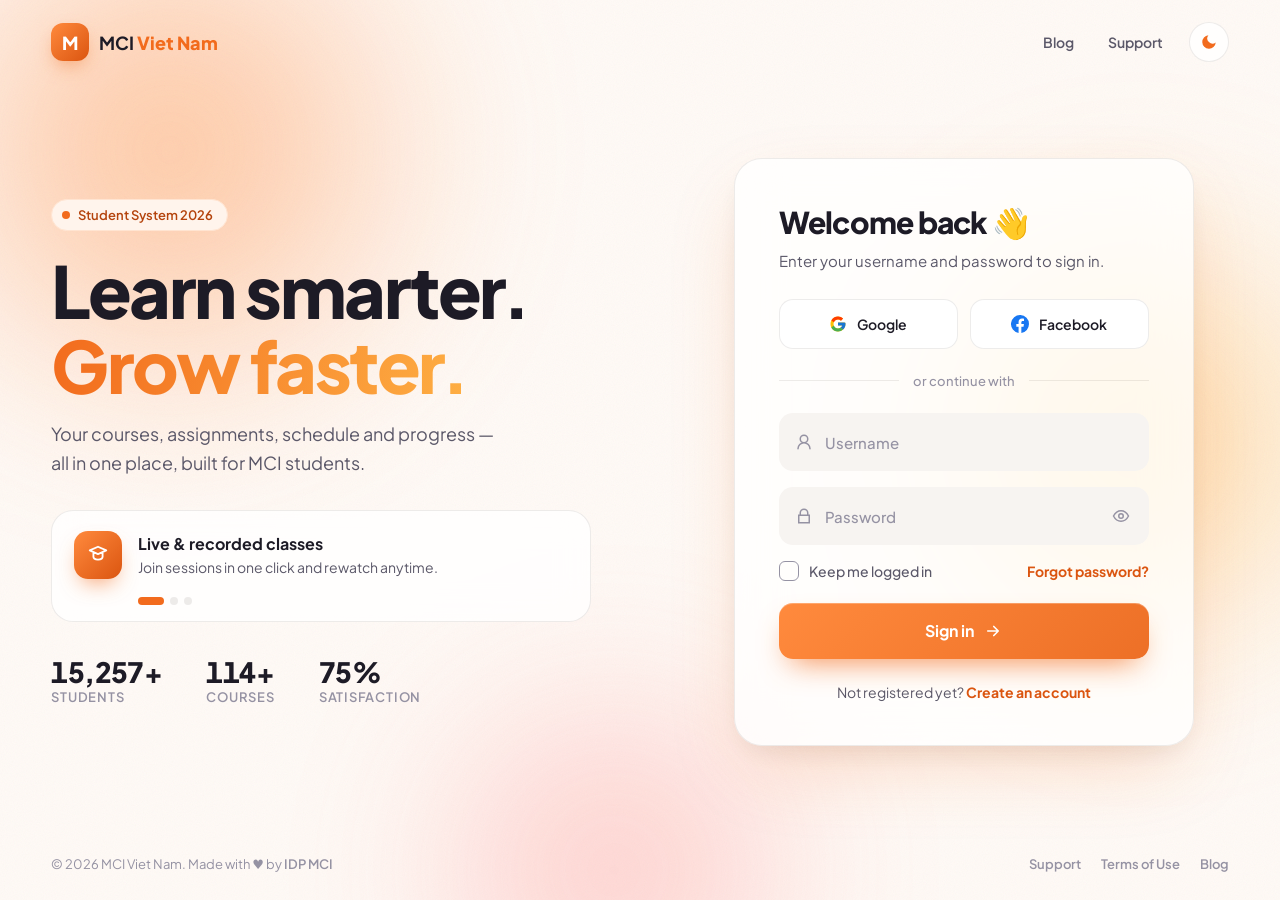
==== commit de1cef8a: "Stop browsers from running stale scripts after a deploy home.js was served with max-age=3600, so vis" ====
--- a/login.html
+++ b/login.html
@@ -9,7 +9,7 @@
   <link rel="preconnect" href="https://fonts.googleapis.com" />
   <link rel="preconnect" href="https://fonts.gstatic.com" crossorigin />
   <link href="https://fonts.googleapis.com/css2?family=Plus+Jakarta+Sans:wght@400;500;600;700;800&display=swap" rel="stylesheet" />
-  <link rel="stylesheet" href="styles.css" />
+  <link rel="stylesheet" href="styles.css?v=20261112b" />
 </head>
 <body>
   <!-- Animated background -->
@@ -225,6 +225,6 @@
 
   <div class="toast" id="toast" role="status" aria-live="polite"></div>
 
-  <script src="app.js"></script>
+  <script src="app.js?v=20261112b"></script>
 </body>
 </html>
